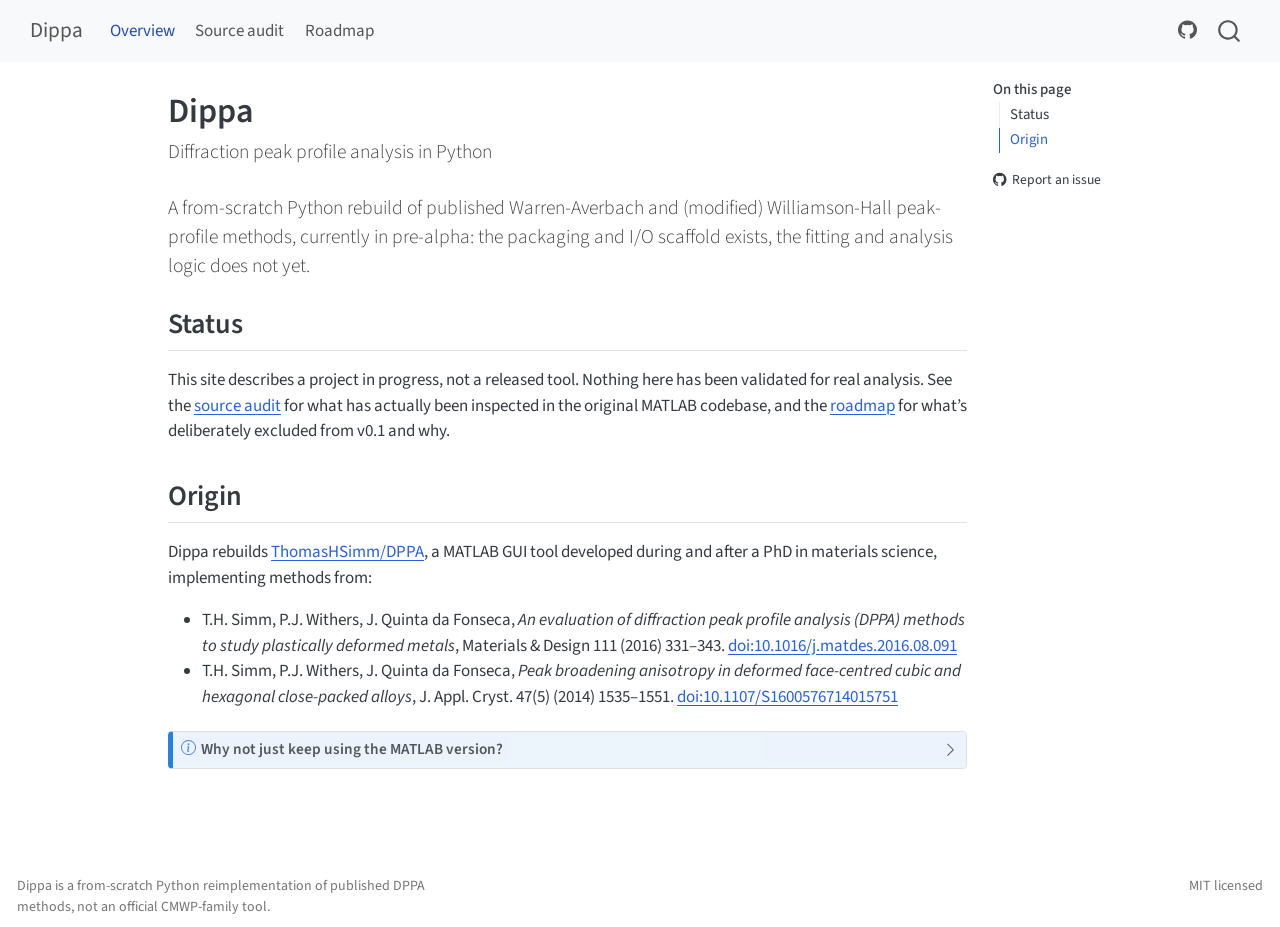
==== index.html @ 65df8e43 "deploy: a9ca20f3de45c721d1644f4b26ca60f8fc5514e2" ====
<!DOCTYPE html>
<html xmlns="http://www.w3.org/1999/xhtml" lang="en" xml:lang="en"><head>

<meta charset="utf-8">
<meta name="generator" content="quarto-1.9.38">

<meta name="viewport" content="width=device-width, initial-scale=1.0, user-scalable=yes">


<title>Dippa</title>
<style>
/* Default styles provided by pandoc.
** See https://pandoc.org/MANUAL.html#variables-for-html for config info.
*/
code{white-space: pre-wrap;}
span.smallcaps{font-variant: small-caps;}
div.columns{display: flex; gap: min(4vw, 1.5em);}
div.column{flex: auto; overflow-x: auto;}
div.hanging-indent{margin-left: 1.5em; text-indent: -1.5em;}
ul.task-list{list-style: none;}
ul.task-list li input[type="checkbox"] {
  width: 0.8em;
  margin: 0 0.8em 0.2em -1em; /* quarto-specific, see https://github.com/quarto-dev/quarto-cli/issues/4556 */ 
  vertical-align: middle;
}
</style>


<script src="site_libs/quarto-nav/quarto-nav.js"></script>
<script src="site_libs/quarto-nav/headroom.min.js"></script>
<script src="site_libs/clipboard/clipboard.min.js"></script>
<script src="site_libs/quarto-search/autocomplete.umd.js"></script>
<script src="site_libs/quarto-search/fuse.min.js"></script>
<script src="site_libs/quarto-search/quarto-search.js"></script>
<meta name="quarto:offset" content="./">
<script src="site_libs/quarto-html/quarto.js" type="module"></script>
<script src="site_libs/quarto-html/tabsets/tabsets.js" type="module"></script>
<script src="site_libs/quarto-html/popper.min.js"></script>
<script src="site_libs/quarto-html/tippy.umd.min.js"></script>
<script src="site_libs/quarto-html/anchor.min.js"></script>
<link href="site_libs/quarto-html/tippy.css" rel="stylesheet">
<link href="site_libs/quarto-html/quarto-syntax-highlighting-15634bcf2e68342d4ad2dfa704d543f6.css" rel="stylesheet" id="quarto-text-highlighting-styles">
<script src="site_libs/bootstrap/bootstrap.min.js"></script>
<link href="site_libs/bootstrap/bootstrap-icons.css" rel="stylesheet">
<link href="site_libs/bootstrap/bootstrap-c98d9d0b3b0a085d3ddf71e6e91476d8.min.css" rel="stylesheet" append-hash="true" id="quarto-bootstrap" data-mode="light">
<script id="quarto-search-options" type="application/json">{
  "location": "navbar",
  "copy-button": false,
  "collapse-after": 3,
  "panel-placement": "end",
  "type": "overlay",
  "limit": 50,
  "keyboard-shortcut": [
    "f",
    "/",
    "s"
  ],
  "show-item-context": false,
  "language": {
    "search-no-results-text": "No results",
    "search-matching-documents-text": "matching documents",
    "search-copy-link-title": "Copy link to search",
    "search-hide-matches-text": "Hide additional matches",
    "search-more-match-text": "more match in this document",
    "search-more-matches-text": "more matches in this document",
    "search-clear-button-title": "Clear",
    "search-text-placeholder": "",
    "search-detached-cancel-button-title": "Cancel",
    "search-submit-button-title": "Submit",
    "search-label": "Search"
  }
}</script>


<link rel="stylesheet" href="styles.css">
</head>

<body class="nav-fixed quarto-light">

<div id="quarto-search-results"></div>
  <header id="quarto-header" class="headroom fixed-top">
    <nav class="navbar navbar-expand-lg " data-bs-theme="dark">
      <div class="navbar-container container-fluid">
      <div class="navbar-brand-container mx-auto">
    <a class="navbar-brand" href="./index.html">
    <span class="navbar-title">Dippa</span>
    </a>
  </div>
            <div id="quarto-search" class="" title="Search"></div>
          <button class="navbar-toggler" type="button" data-bs-toggle="collapse" data-bs-target="#navbarCollapse" aria-controls="navbarCollapse" role="menu" aria-expanded="false" aria-label="Toggle navigation" onclick="if (window.quartoToggleHeadroom) { window.quartoToggleHeadroom(); }">
  <span class="navbar-toggler-icon"></span>
</button>
          <div class="collapse navbar-collapse" id="navbarCollapse">
            <ul class="navbar-nav navbar-nav-scroll me-auto">
  <li class="nav-item">
    <a class="nav-link active" href="./index.html" aria-current="page"> 
<span class="menu-text">Overview</span></a>
  </li>  
  <li class="nav-item">
    <a class="nav-link" href="./audit.html"> 
<span class="menu-text">Source audit</span></a>
  </li>  
  <li class="nav-item">
    <a class="nav-link" href="./roadmap.html"> 
<span class="menu-text">Roadmap</span></a>
  </li>  
</ul>
            <ul class="navbar-nav navbar-nav-scroll ms-auto">
  <li class="nav-item compact">
    <a class="nav-link" href="https://github.com/ThomasHSimm/dippa"> <i class="bi bi-github" role="img">
</i> 
<span class="menu-text"></span></a>
  </li>  
</ul>
          </div> <!-- /navcollapse -->
            <div class="quarto-navbar-tools">
</div>
      </div> <!-- /container-fluid -->
    </nav>
</header>
<!-- content -->
<div id="quarto-content" class="quarto-container page-columns page-rows-contents page-layout-article page-navbar">
<!-- sidebar -->
<!-- margin-sidebar -->
    <div id="quarto-margin-sidebar" class="sidebar margin-sidebar">
        <nav id="TOC" role="doc-toc" class="toc-active">
    <h2 id="toc-title">On this page</h2>
   
  <ul>
  <li><a href="#status" id="toc-status" class="nav-link active" data-scroll-target="#status">Status</a></li>
  <li><a href="#origin" id="toc-origin" class="nav-link" data-scroll-target="#origin">Origin</a></li>
  </ul>
<div class="toc-actions"><ul><li><a href="https://github.com/ThomasHSimm/dippa/issues/new" class="toc-action"><i class="bi bi-github"></i>Report an issue</a></li></ul></div></nav>
    </div>
<!-- main -->
<main class="content" id="quarto-document-content">

<header id="title-block-header" class="quarto-title-block default">
<div class="quarto-title">
<h1 class="title">Dippa</h1>
<p class="subtitle lead">Diffraction peak profile analysis in Python</p>
</div>



<div class="quarto-title-meta">

    
  
    
  </div>
  


</header>


<div class="lead">
<p>A from-scratch Python rebuild of published Warren-Averbach and (modified) Williamson-Hall peak-profile methods, currently in pre-alpha: the packaging and I/O scaffold exists, the fitting and analysis logic does not yet.</p>
</div>
<section id="status" class="level2">
<h2 class="anchored" data-anchor-id="status">Status</h2>
<p>This site describes a project in progress, not a released tool. Nothing here has been validated for real analysis. See the <a href="./audit.html">source audit</a> for what has actually been inspected in the original MATLAB codebase, and the <a href="./roadmap.html">roadmap</a> for what’s deliberately excluded from v0.1 and why.</p>
</section>
<section id="origin" class="level2">
<h2 class="anchored" data-anchor-id="origin">Origin</h2>
<p>Dippa rebuilds <a href="https://github.com/ThomasHSimm/DPPA">ThomasHSimm/DPPA</a>, a MATLAB GUI tool developed during and after a PhD in materials science, implementing methods from:</p>
<ul>
<li>T.H. Simm, P.J. Withers, J. Quinta da Fonseca, <em>An evaluation of diffraction peak profile analysis (DPPA) methods to study plastically deformed metals</em>, Materials &amp; Design 111 (2016) 331–343. <a href="https://doi.org/10.1016/j.matdes.2016.08.091">doi:10.1016/j.matdes.2016.08.091</a></li>
<li>T.H. Simm, P.J. Withers, J. Quinta da Fonseca, <em>Peak broadening anisotropy in deformed face-centred cubic and hexagonal close-packed alloys</em>, J. Appl. Cryst. 47(5) (2014) 1535–1551. <a href="https://doi.org/10.1107/S1600576714015751">doi:10.1107/S1600576714015751</a></li>
</ul>
<div class="callout callout-style-default callout-note callout-titled">
<div class="callout-header d-flex align-content-center collapsed" data-bs-toggle="collapse" data-bs-target=".callout-1-contents" aria-controls="callout-1" aria-expanded="false" aria-label="Toggle callout">
<div class="callout-icon-container">
<i class="callout-icon"></i>
</div>
<div class="callout-title-container flex-fill">
<span class="screen-reader-only">Note</span>Why not just keep using the MATLAB version?
</div>
<div class="callout-btn-toggle d-inline-block border-0 py-1 ps-1 pe-0 float-end"><i class="callout-toggle"></i></div>
</div>
<div id="callout-1" class="callout-1-contents callout-collapse collapse">
<div class="callout-body-container callout-body">
<p>The original tool works and remains available, unchanged, at <a href="https://github.com/ThomasHSimm/DPPA">ThomasHSimm/DPPA</a>. It has no automated tests, mixes fitting logic with GUI callbacks, depends on the current working directory for file locations, and implements sample-vs-instrument and cubic-vs-HCP handling as separate copy-pasted code paths rather than as parameters. Dippa’s goal is a package where the scientific core is callable and testable independent of any GUI, matching the original’s published methods but not its implementation structure.</p>
</div>
</div>
</div>


</section>

</main> <!-- /main -->
<script id="quarto-html-after-body" type="application/javascript">
  window.document.addEventListener("DOMContentLoaded", function (event) {
    const icon = "";
    const anchorJS = new window.AnchorJS();
    anchorJS.options = {
      placement: 'right',
      icon: icon
    };
    anchorJS.add('.anchored');
    const isCodeAnnotation = (el) => {
      for (const clz of el.classList) {
        if (clz.startsWith('code-annotation-')) {                     
          return true;
        }
      }
      return false;
    }
    const onCopySuccess = function(e) {
      // button target
      const button = e.trigger;
      // don't keep focus
      button.blur();
      // flash "checked"
      button.classList.add('code-copy-button-checked');
      var currentTitle = button.getAttribute("title");
      button.setAttribute("title", "Copied!");
      let tooltip;
      if (window.bootstrap) {
        button.setAttribute("data-bs-toggle", "tooltip");
        button.setAttribute("data-bs-placement", "left");
        button.setAttribute("data-bs-title", "Copied!");
        tooltip = new bootstrap.Tooltip(button, 
          { trigger: "manual", 
            customClass: "code-copy-button-tooltip",
            offset: [0, -8]});
        tooltip.show();    
      }
      setTimeout(function() {
        if (tooltip) {
          tooltip.hide();
          button.removeAttribute("data-bs-title");
          button.removeAttribute("data-bs-toggle");
          button.removeAttribute("data-bs-placement");
        }
        button.setAttribute("title", currentTitle);
        button.classList.remove('code-copy-button-checked');
      }, 1000);
      // clear code selection
      e.clearSelection();
    }
    const getTextToCopy = function(trigger) {
      const outerScaffold = trigger.parentElement.cloneNode(true);
      const codeEl = outerScaffold.querySelector('code');
      for (const childEl of codeEl.children) {
        if (isCodeAnnotation(childEl)) {
          childEl.remove();
        }
      }
      return codeEl.innerText;
    }
    const clipboard = new window.ClipboardJS('.code-copy-button:not([data-in-quarto-modal])', {
      text: getTextToCopy
    });
    clipboard.on('success', onCopySuccess);
    if (window.document.getElementById('quarto-embedded-source-code-modal')) {
      const clipboardModal = new window.ClipboardJS('.code-copy-button[data-in-quarto-modal]', {
        text: getTextToCopy,
        container: window.document.getElementById('quarto-embedded-source-code-modal')
      });
      clipboardModal.on('success', onCopySuccess);
    }
      var localhostRegex = new RegExp(/^(?:http|https):\/\/localhost\:?[0-9]*\//);
      var mailtoRegex = new RegExp(/^mailto:/);
        var filterRegex = new RegExp("https:\/\/thomashsimm\.github\.io\/dippa");
      var isInternal = (href) => {
          return filterRegex.test(href) || localhostRegex.test(href) || mailtoRegex.test(href);
      }
      // Inspect non-navigation links and adorn them if external
     var links = window.document.querySelectorAll('a[href]:not(.nav-link):not(.navbar-brand):not(.toc-action):not(.sidebar-link):not(.sidebar-item-toggle):not(.pagination-link):not(.no-external):not([aria-hidden]):not(.dropdown-item):not(.quarto-navigation-tool):not(.about-link)');
      for (var i=0; i<links.length; i++) {
        const link = links[i];
        if (!isInternal(link.href)) {
          // undo the damage that might have been done by quarto-nav.js in the case of
          // links that we want to consider external
          if (link.dataset.originalHref !== undefined) {
            link.href = link.dataset.originalHref;
          }
        }
      }
    function tippyHover(el, contentFn, onTriggerFn, onUntriggerFn) {
      const config = {
        allowHTML: true,
        maxWidth: 500,
        delay: 100,
        arrow: false,
        appendTo: function(el) {
            return el.parentElement;
        },
        interactive: true,
        interactiveBorder: 10,
        theme: 'quarto',
        placement: 'bottom-start',
      };
      if (contentFn) {
        config.content = contentFn;
      }
      if (onTriggerFn) {
        config.onTrigger = onTriggerFn;
      }
      if (onUntriggerFn) {
        config.onUntrigger = onUntriggerFn;
      }
      window.tippy(el, config); 
    }
    const noterefs = window.document.querySelectorAll('a[role="doc-noteref"]');
    for (var i=0; i<noterefs.length; i++) {
      const ref = noterefs[i];
      tippyHover(ref, function() {
        // use id or data attribute instead here
        let href = ref.getAttribute('data-footnote-href') || ref.getAttribute('href');
        try { href = new URL(href).hash; } catch {}
        const id = href.replace(/^#\/?/, "");
        const note = window.document.getElementById(id);
        if (note) {
          return note.innerHTML;
        } else {
          return "";
        }
      });
    }
    const xrefs = window.document.querySelectorAll('a.quarto-xref');
    const processXRef = (id, note) => {
      // Strip column container classes
      const stripColumnClz = (el) => {
        el.classList.remove("page-full", "page-columns");
        if (el.children) {
          for (const child of el.children) {
            stripColumnClz(child);
          }
        }
      }
      stripColumnClz(note)
      if (id === null || id.startsWith('sec-')) {
        // Special case sections, only their first couple elements
        const container = document.createElement("div");
        if (note.children && note.children.length > 2) {
          container.appendChild(note.children[0].cloneNode(true));
          for (let i = 1; i < note.children.length; i++) {
            const child = note.children[i];
            if (child.tagName === "P" && child.innerText === "") {
              continue;
            } else {
              container.appendChild(child.cloneNode(true));
              break;
            }
          }
          if (window.Quarto?.typesetMath) {
            window.Quarto.typesetMath(container);
          }
          return container.innerHTML
        } else {
          if (window.Quarto?.typesetMath) {
            window.Quarto.typesetMath(note);
          }
          return note.innerHTML;
        }
      } else {
        // Remove any anchor links if they are present
        const anchorLink = note.querySelector('a.anchorjs-link');
        if (anchorLink) {
          anchorLink.remove();
        }
        if (window.Quarto?.typesetMath) {
          window.Quarto.typesetMath(note);
        }
        if (note.classList.contains("callout")) {
          return note.outerHTML;
        } else {
          return note.innerHTML;
        }
      }
    }
    for (var i=0; i<xrefs.length; i++) {
      const xref = xrefs[i];
      tippyHover(xref, undefined, function(instance) {
        instance.disable();
        let url = xref.getAttribute('href');
        let hash = undefined; 
        if (url.startsWith('#')) {
          hash = url;
        } else {
          try { hash = new URL(url).hash; } catch {}
        }
        if (hash) {
          const id = hash.replace(/^#\/?/, "");
          const note = window.document.getElementById(id);
          if (note !== null) {
            try {
              const html = processXRef(id, note.cloneNode(true));
              instance.setContent(html);
            } finally {
              instance.enable();
              instance.show();
            }
          } else {
            // See if we can fetch this
            fetch(url.split('#')[0])
            .then(res => res.text())
            .then(html => {
              const parser = new DOMParser();
              const htmlDoc = parser.parseFromString(html, "text/html");
              const note = htmlDoc.getElementById(id);
              if (note !== null) {
                const html = processXRef(id, note);
                instance.setContent(html);
              } 
            }).finally(() => {
              instance.enable();
              instance.show();
            });
          }
        } else {
          // See if we can fetch a full url (with no hash to target)
          // This is a special case and we should probably do some content thinning / targeting
          fetch(url)
          .then(res => res.text())
          .then(html => {
            const parser = new DOMParser();
            const htmlDoc = parser.parseFromString(html, "text/html");
            const note = htmlDoc.querySelector('main.content');
            if (note !== null) {
              // This should only happen for chapter cross references
              // (since there is no id in the URL)
              // remove the first header
              if (note.children.length > 0 && note.children[0].tagName === "HEADER") {
                note.children[0].remove();
              }
              const html = processXRef(null, note);
              instance.setContent(html);
            } 
          }).finally(() => {
            instance.enable();
            instance.show();
          });
        }
      }, function(instance) {
      });
    }
        let selectedAnnoteEl;
        const selectorForAnnotation = ( cell, annotation) => {
          let cellAttr = 'data-code-cell="' + cell + '"';
          let lineAttr = 'data-code-annotation="' +  annotation + '"';
          const selector = 'span[' + cellAttr + '][' + lineAttr + ']';
          return selector;
        }
        const selectCodeLines = (annoteEl) => {
          const doc = window.document;
          const targetCell = annoteEl.getAttribute("data-target-cell");
          const targetAnnotation = annoteEl.getAttribute("data-target-annotation");
          const annoteSpan = window.document.querySelector(selectorForAnnotation(targetCell, targetAnnotation));
          const lines = annoteSpan.getAttribute("data-code-lines").split(",");
          const lineIds = lines.map((line) => {
            return targetCell + "-" + line;
          })
          let top = null;
          let height = null;
          let parent = null;
          if (lineIds.length > 0) {
              //compute the position of the single el (top and bottom and make a div)
              const el = window.document.getElementById(lineIds[0]);
              top = el.offsetTop;
              height = el.offsetHeight;
              parent = el.parentElement.parentElement;
            if (lineIds.length > 1) {
              const lastEl = window.document.getElementById(lineIds[lineIds.length - 1]);
              const bottom = lastEl.offsetTop + lastEl.offsetHeight;
              height = bottom - top;
            }
            if (top !== null && height !== null && parent !== null) {
              // cook up a div (if necessary) and position it 
              let div = window.document.getElementById("code-annotation-line-highlight");
              if (div === null) {
                div = window.document.createElement("div");
                div.setAttribute("id", "code-annotation-line-highlight");
                div.style.position = 'absolute';
                parent.appendChild(div);
              }
              div.style.top = top - 2 + "px";
              div.style.height = height + 4 + "px";
              div.style.left = 0;
              let gutterDiv = window.document.getElementById("code-annotation-line-highlight-gutter");
              if (gutterDiv === null) {
                gutterDiv = window.document.createElement("div");
                gutterDiv.setAttribute("id", "code-annotation-line-highlight-gutter");
                gutterDiv.style.position = 'absolute';
                const codeCell = window.document.getElementById(targetCell);
                const gutter = codeCell.querySelector('.code-annotation-gutter');
                gutter.appendChild(gutterDiv);
              }
              gutterDiv.style.top = top - 2 + "px";
              gutterDiv.style.height = height + 4 + "px";
            }
            selectedAnnoteEl = annoteEl;
          }
        };
        const unselectCodeLines = () => {
          const elementsIds = ["code-annotation-line-highlight", "code-annotation-line-highlight-gutter"];
          elementsIds.forEach((elId) => {
            const div = window.document.getElementById(elId);
            if (div) {
              div.remove();
            }
          });
          selectedAnnoteEl = undefined;
        };
          // Handle positioning of the toggle
      window.addEventListener(
        "resize",
        throttle(() => {
          elRect = undefined;
          if (selectedAnnoteEl) {
            selectCodeLines(selectedAnnoteEl);
          }
        }, 10)
      );
      function throttle(fn, ms) {
      let throttle = false;
      let timer;
        return (...args) => {
          if(!throttle) { // first call gets through
              fn.apply(this, args);
              throttle = true;
          } else { // all the others get throttled
              if(timer) clearTimeout(timer); // cancel #2
              timer = setTimeout(() => {
                fn.apply(this, args);
                timer = throttle = false;
              }, ms);
          }
        };
      }
        // Attach click handler to the DT
        const annoteDls = window.document.querySelectorAll('dt[data-target-cell]');
        for (const annoteDlNode of annoteDls) {
          annoteDlNode.addEventListener('click', (event) => {
            const clickedEl = event.target;
            if (clickedEl !== selectedAnnoteEl) {
              unselectCodeLines();
              const activeEl = window.document.querySelector('dt[data-target-cell].code-annotation-active');
              if (activeEl) {
                activeEl.classList.remove('code-annotation-active');
              }
              selectCodeLines(clickedEl);
              clickedEl.classList.add('code-annotation-active');
            } else {
              // Unselect the line
              unselectCodeLines();
              clickedEl.classList.remove('code-annotation-active');
            }
          });
        }
    const findCites = (el) => {
      const parentEl = el.parentElement;
      if (parentEl) {
        const cites = parentEl.dataset.cites;
        if (cites) {
          return {
            el,
            cites: cites.split(' ')
          };
        } else {
          return findCites(el.parentElement)
        }
      } else {
        return undefined;
      }
    };
    var bibliorefs = window.document.querySelectorAll('a[role="doc-biblioref"]');
    for (var i=0; i<bibliorefs.length; i++) {
      const ref = bibliorefs[i];
      const citeInfo = findCites(ref);
      if (citeInfo) {
        tippyHover(citeInfo.el, function() {
          var popup = window.document.createElement('div');
          citeInfo.cites.forEach(function(cite) {
            var citeDiv = window.document.createElement('div');
            citeDiv.classList.add('hanging-indent');
            citeDiv.classList.add('csl-entry');
            var biblioDiv = window.document.getElementById('ref-' + cite);
            if (biblioDiv) {
              citeDiv.innerHTML = biblioDiv.innerHTML;
            }
            popup.appendChild(citeDiv);
          });
          return popup.innerHTML;
        });
      }
    }
  });
  </script>
</div> <!-- /content -->
<footer class="footer">
  <div class="nav-footer">
    <div class="nav-footer-left">
<p>Dippa is a from-scratch Python reimplementation of published DPPA methods, not an official CMWP-family tool.</p>
</div>   
    <div class="nav-footer-center">
      &nbsp;
    <div class="toc-actions d-sm-block d-md-none"><ul><li><a href="https://github.com/ThomasHSimm/dippa/issues/new" class="toc-action"><i class="bi bi-github"></i>Report an issue</a></li></ul></div></div>
    <div class="nav-footer-right">
<p>MIT licensed</p>
</div>
  </div>
</footer>




</body></html>
---- site_libs/quarto-html/tippy.css ----
.tippy-box[data-animation=fade][data-state=hidden]{opacity:0}[data-tippy-root]{max-width:calc(100vw - 10px)}.tippy-box{position:relative;background-color:#333;color:#fff;border-radius:4px;font-size:14px;line-height:1.4;white-space:normal;outline:0;transition-property:transform,visibility,opacity}.tippy-box[data-placement^=top]>.tippy-arrow{bottom:0}.tippy-box[data-placement^=top]>.tippy-arrow:before{bottom:-7px;left:0;border-width:8px 8px 0;border-top-color:initial;transform-origin:center top}.tippy-box[data-placement^=bottom]>.tippy-arrow{top:0}.tippy-box[data-placement^=bottom]>.tippy-arrow:before{top:-7px;left:0;border-width:0 8px 8px;border-bottom-color:initial;transform-origin:center bottom}.tippy-box[data-placement^=left]>.tippy-arrow{right:0}.tippy-box[data-placement^=left]>.tippy-arrow:before{border-width:8px 0 8px 8px;border-left-color:initial;right:-7px;transform-origin:center left}.tippy-box[data-placement^=right]>.tippy-arrow{left:0}.tippy-box[data-placement^=right]>.tippy-arrow:before{left:-7px;border-width:8px 8px 8px 0;border-right-color:initial;transform-origin:center right}.tippy-box[data-inertia][data-state=visible]{transition-timing-function:cubic-bezier(.54,1.5,.38,1.11)}.tippy-arrow{width:16px;height:16px;color:#333}.tippy-arrow:before{content:"";position:absolute;border-color:transparent;border-style:solid}.tippy-content{position:relative;padding:5px 9px;z-index:1}
---- site_libs/quarto-html/quarto-syntax-highlighting-15634bcf2e68342d4ad2dfa704d543f6.css ----
/* quarto syntax highlight colors */
:root {
  --quarto-hl-ot-color: #003B4F;
  --quarto-hl-at-color: #657422;
  --quarto-hl-ss-color: #20794D;
  --quarto-hl-an-color: #5E5E5E;
  --quarto-hl-fu-color: #4758AB;
  --quarto-hl-st-color: #20794D;
  --quarto-hl-cf-color: #003B4F;
  --quarto-hl-op-color: #5E5E5E;
  --quarto-hl-er-color: #AD0000;
  --quarto-hl-bn-color: #AD0000;
  --quarto-hl-al-color: #AD0000;
  --quarto-hl-va-color: #111111;
  --quarto-hl-bu-color: inherit;
  --quarto-hl-ex-color: inherit;
  --quarto-hl-pp-color: #AD0000;
  --quarto-hl-in-color: #5E5E5E;
  --quarto-hl-vs-color: #20794D;
  --quarto-hl-wa-color: #5E5E5E;
  --quarto-hl-do-color: #5E5E5E;
  --quarto-hl-im-color: #00769E;
  --quarto-hl-ch-color: #20794D;
  --quarto-hl-dt-color: #AD0000;
  --quarto-hl-fl-color: #AD0000;
  --quarto-hl-co-color: #5E5E5E;
  --quarto-hl-cv-color: #5E5E5E;
  --quarto-hl-cn-color: #8f5902;
  --quarto-hl-sc-color: #5E5E5E;
  --quarto-hl-dv-color: #AD0000;
  --quarto-hl-kw-color: #003B4F;
}

/* other quarto variables */
:root {
  --quarto-font-monospace: SFMono-Regular, Menlo, Monaco, Consolas, "Liberation Mono", "Courier New", monospace;
}

/* syntax highlight based on Pandoc's rules */
pre > code.sourceCode > span {
  color: #003B4F;
}

code.sourceCode > span {
  color: #003B4F;
}

div.sourceCode,
div.sourceCode pre.sourceCode {
  color: #003B4F;
}

/* Normal */
code span {
  color: #003B4F;
}

/* Alert */
code span.al {
  color: #AD0000;
  font-style: inherit;
}

/* Annotation */
code span.an {
  color: #5E5E5E;
  font-style: inherit;
}

/* Attribute */
code span.at {
  color: #657422;
  font-style: inherit;
}

/* BaseN */
code span.bn {
  color: #AD0000;
  font-style: inherit;
}

/* BuiltIn */
code span.bu {
  font-style: inherit;
}

/* ControlFlow */
code span.cf {
  color: #003B4F;
  font-weight: bold;
  font-style: inherit;
}

/* Char */
code span.ch {
  color: #20794D;
  font-style: inherit;
}

/* Constant */
code span.cn {
  color: #8f5902;
  font-style: inherit;
}

/* Comment */
code span.co {
  color: #5E5E5E;
  font-style: inherit;
}

/* CommentVar */
code span.cv {
  color: #5E5E5E;
  font-style: italic;
}

/* Documentation */
code span.do {
  color: #5E5E5E;
  font-style: italic;
}

/* DataType */
code span.dt {
  color: #AD0000;
  font-style: inherit;
}

/* DecVal */
code span.dv {
  color: #AD0000;
  font-style: inherit;
}

/* Error */
code span.er {
  color: #AD0000;
  font-style: inherit;
}

/* Extension */
code span.ex {
  font-style: inherit;
}

/* Float */
code span.fl {
  color: #AD0000;
  font-style: inherit;
}

/* Function */
code span.fu {
  color: #4758AB;
  font-style: inherit;
}

/* Import */
code span.im {
  color: #00769E;
  font-style: inherit;
}

/* Information */
code span.in {
  color: #5E5E5E;
  font-style: inherit;
}

/* Keyword */
code span.kw {
  color: #003B4F;
  font-weight: bold;
  font-style: inherit;
}

/* Operator */
code span.op {
  color: #5E5E5E;
  font-style: inherit;
}

/* Other */
code span.ot {
  color: #003B4F;
  font-style: inherit;
}

/* Preprocessor */
code span.pp {
  color: #AD0000;
  font-style: inherit;
}

/* SpecialChar */
code span.sc {
  color: #5E5E5E;
  font-style: inherit;
}

/* SpecialString */
code span.ss {
  color: #20794D;
  font-style: inherit;
}

/* String */
code span.st {
  color: #20794D;
  font-style: inherit;
}

/* Variable */
code span.va {
  color: #111111;
  font-style: inherit;
}

/* VerbatimString */
code span.vs {
  color: #20794D;
  font-style: inherit;
}

/* Warning */
code span.wa {
  color: #5E5E5E;
  font-style: italic;
}

.prevent-inlining {
  content: "</";
}

/*# sourceMappingURL=f23921c56f73e400b49028c9186a1aa0.css.map */
---- styles.css ----
.lead {
  font-size: 1.15rem;
  color: #444;
  margin-bottom: 1.5rem;
}
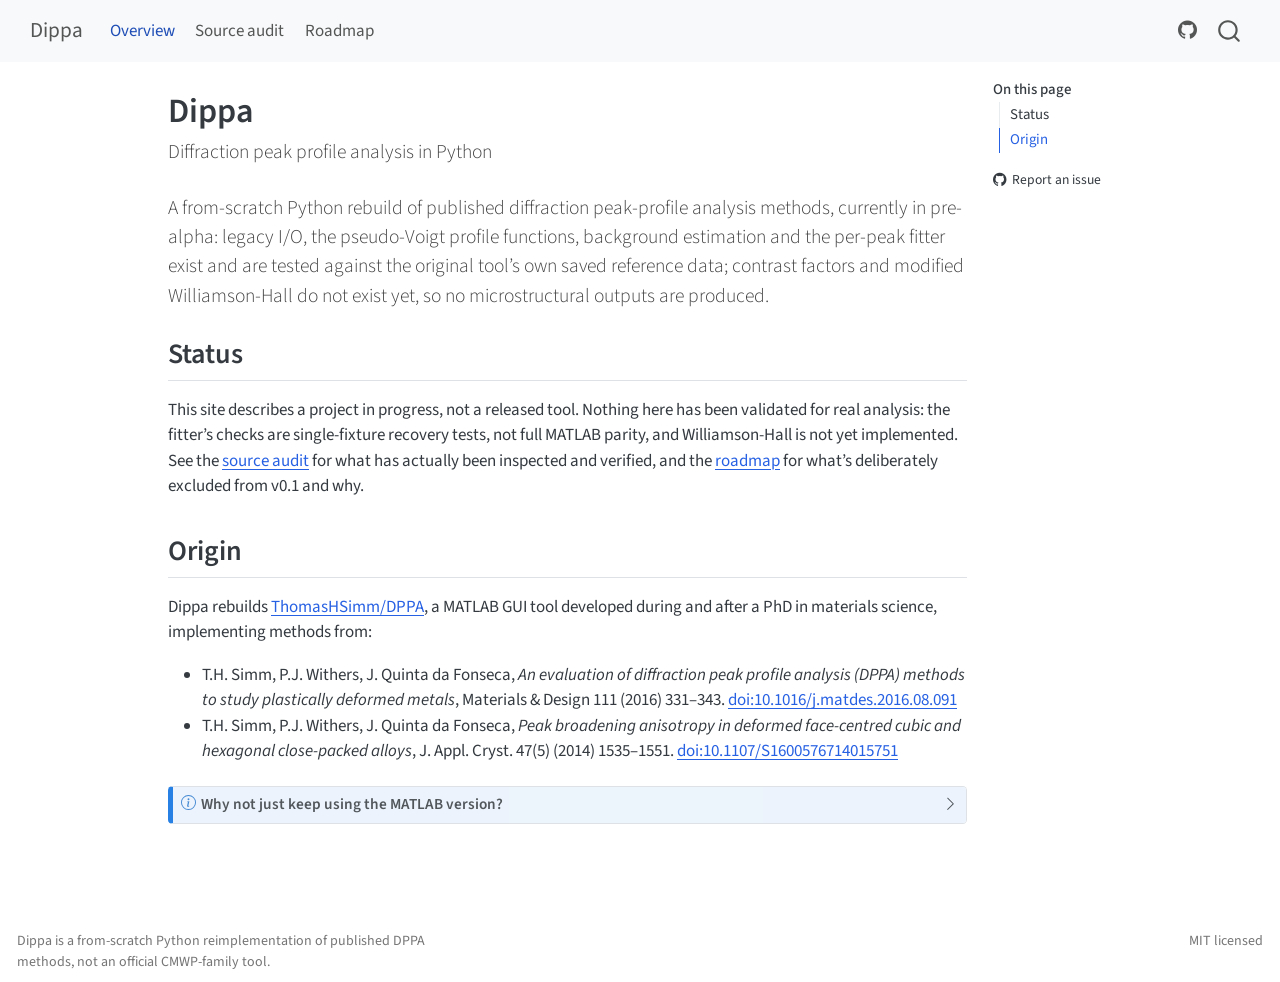
==== commit b4e3aaa0: "deploy: 502636b05d80dcebf8ddd9f57dc373dff4c62f1e" ====
--- a/index.html
+++ b/index.html
@@ -156,11 +156,11 @@
 
 
 <div class="lead">
-<p>A from-scratch Python rebuild of published Warren-Averbach and (modified) Williamson-Hall peak-profile methods, currently in pre-alpha: the packaging and I/O scaffold exists, the fitting and analysis logic does not yet.</p>
+<p>A from-scratch Python rebuild of published diffraction peak-profile analysis methods, currently in pre-alpha: legacy I/O, the pseudo-Voigt profile functions, background estimation and the per-peak fitter exist and are tested against the original tool’s own saved reference data; contrast factors and modified Williamson-Hall do not exist yet, so no microstructural outputs are produced.</p>
 </div>
 <section id="status" class="level2">
 <h2 class="anchored" data-anchor-id="status">Status</h2>
-<p>This site describes a project in progress, not a released tool. Nothing here has been validated for real analysis. See the <a href="./audit.html">source audit</a> for what has actually been inspected in the original MATLAB codebase, and the <a href="./roadmap.html">roadmap</a> for what’s deliberately excluded from v0.1 and why.</p>
+<p>This site describes a project in progress, not a released tool. Nothing here has been validated for real analysis: the fitter’s checks are single-fixture recovery tests, not full MATLAB parity, and Williamson-Hall is not yet implemented. See the <a href="./audit.html">source audit</a> for what has actually been inspected and verified, and the <a href="./roadmap.html">roadmap</a> for what’s deliberately excluded from v0.1 and why.</p>
 </section>
 <section id="origin" class="level2">
 <h2 class="anchored" data-anchor-id="origin">Origin</h2>
